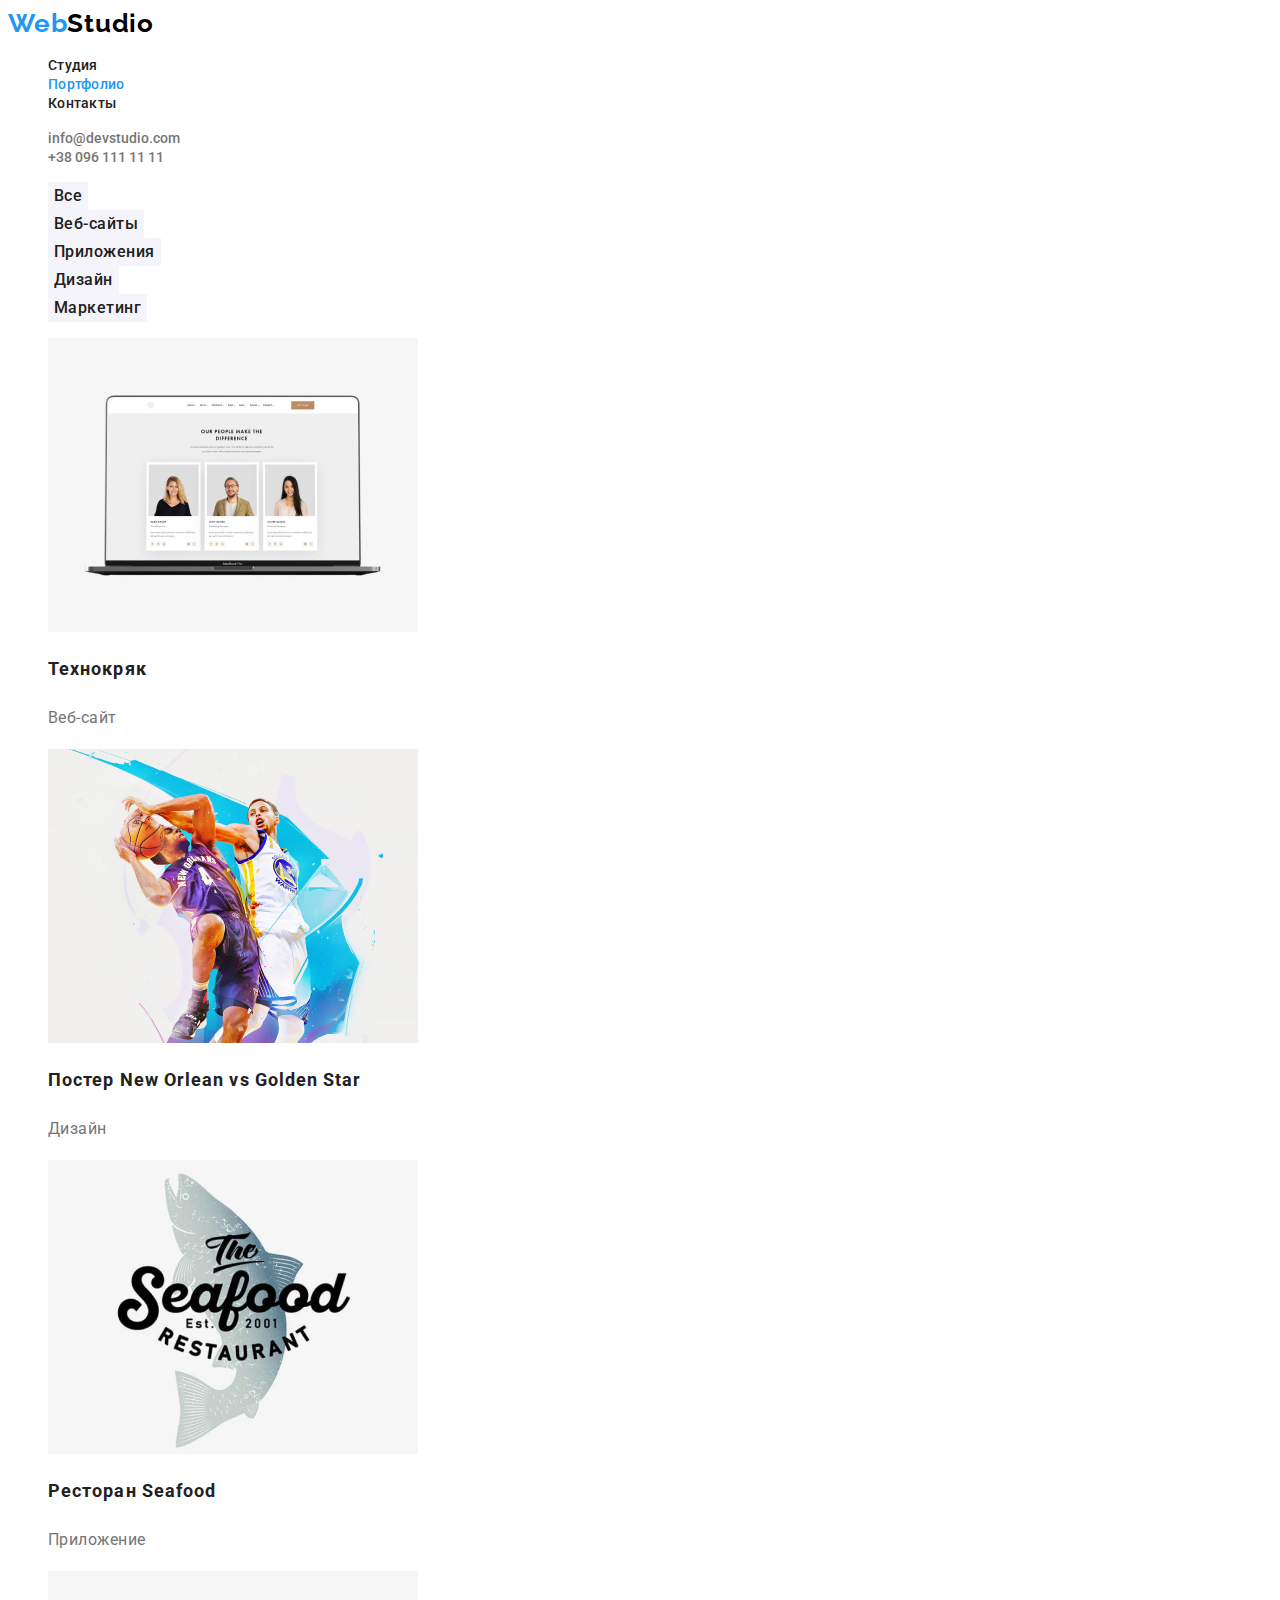
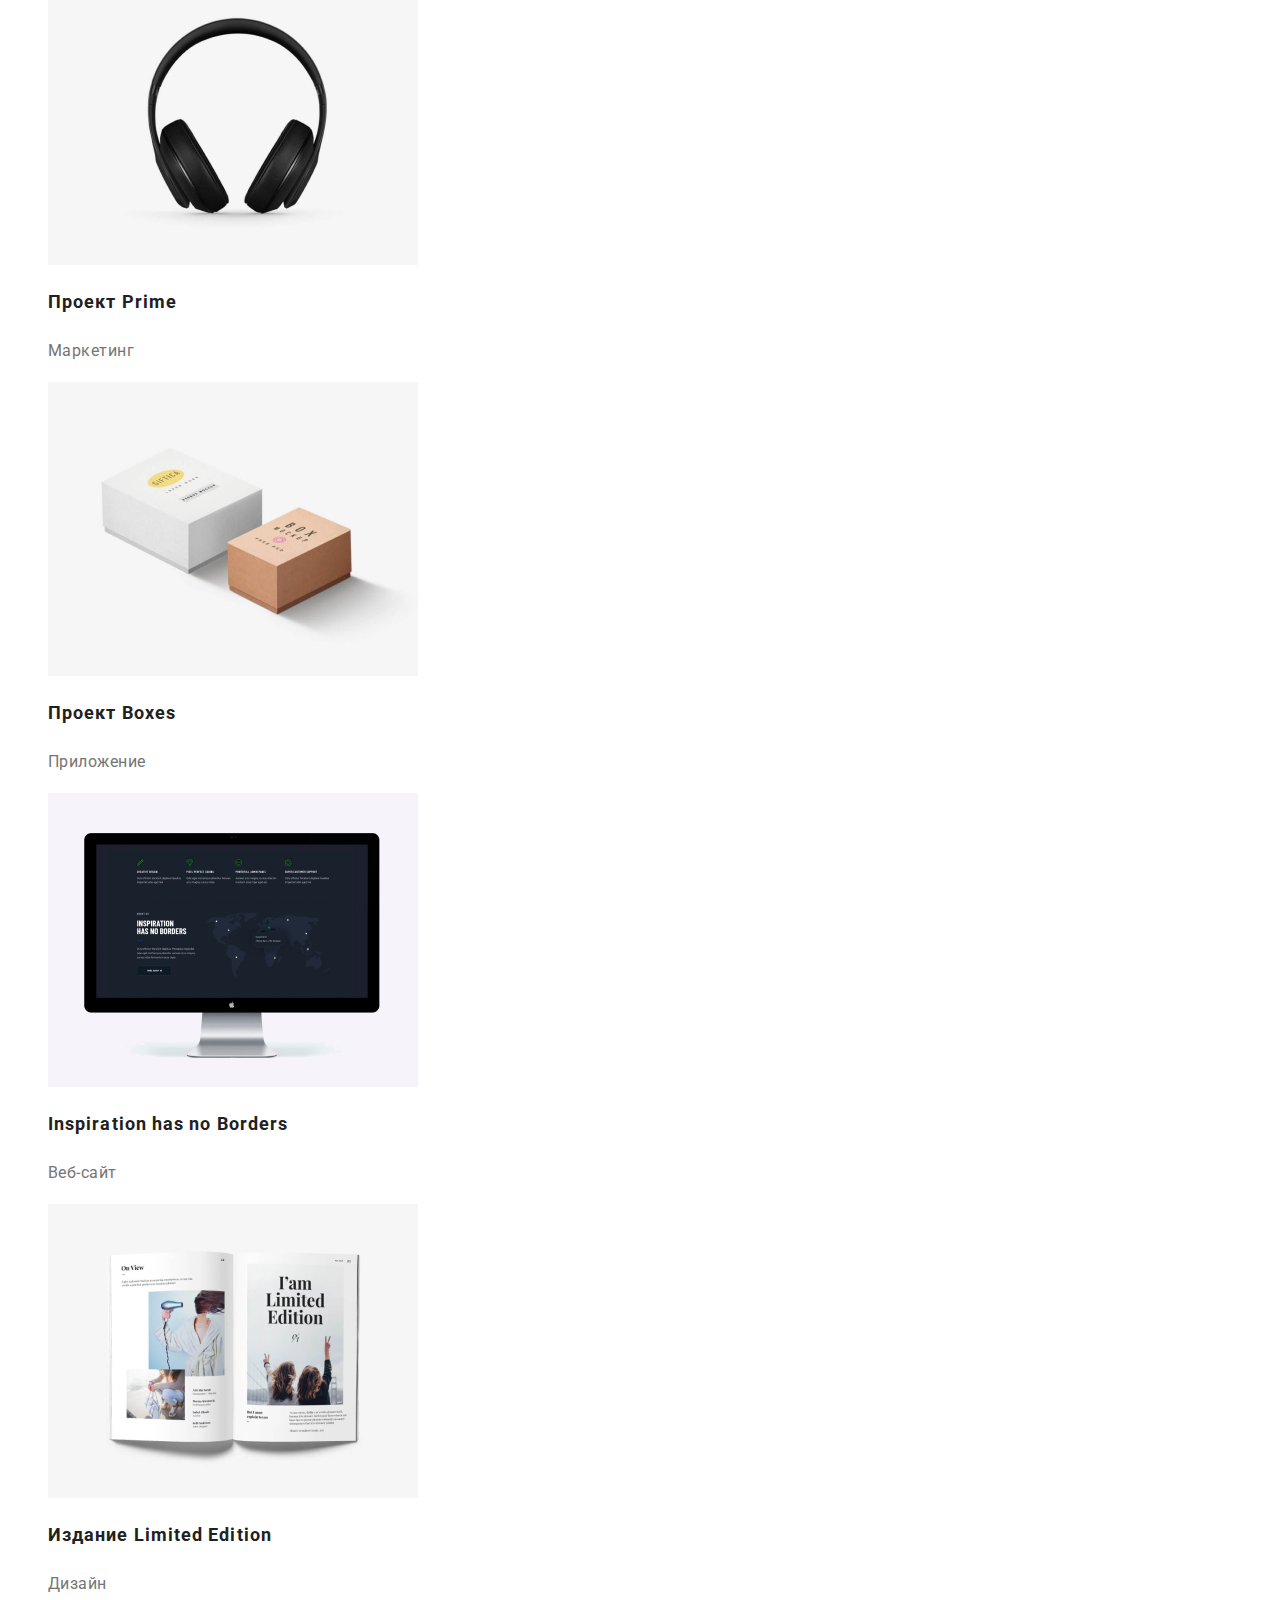
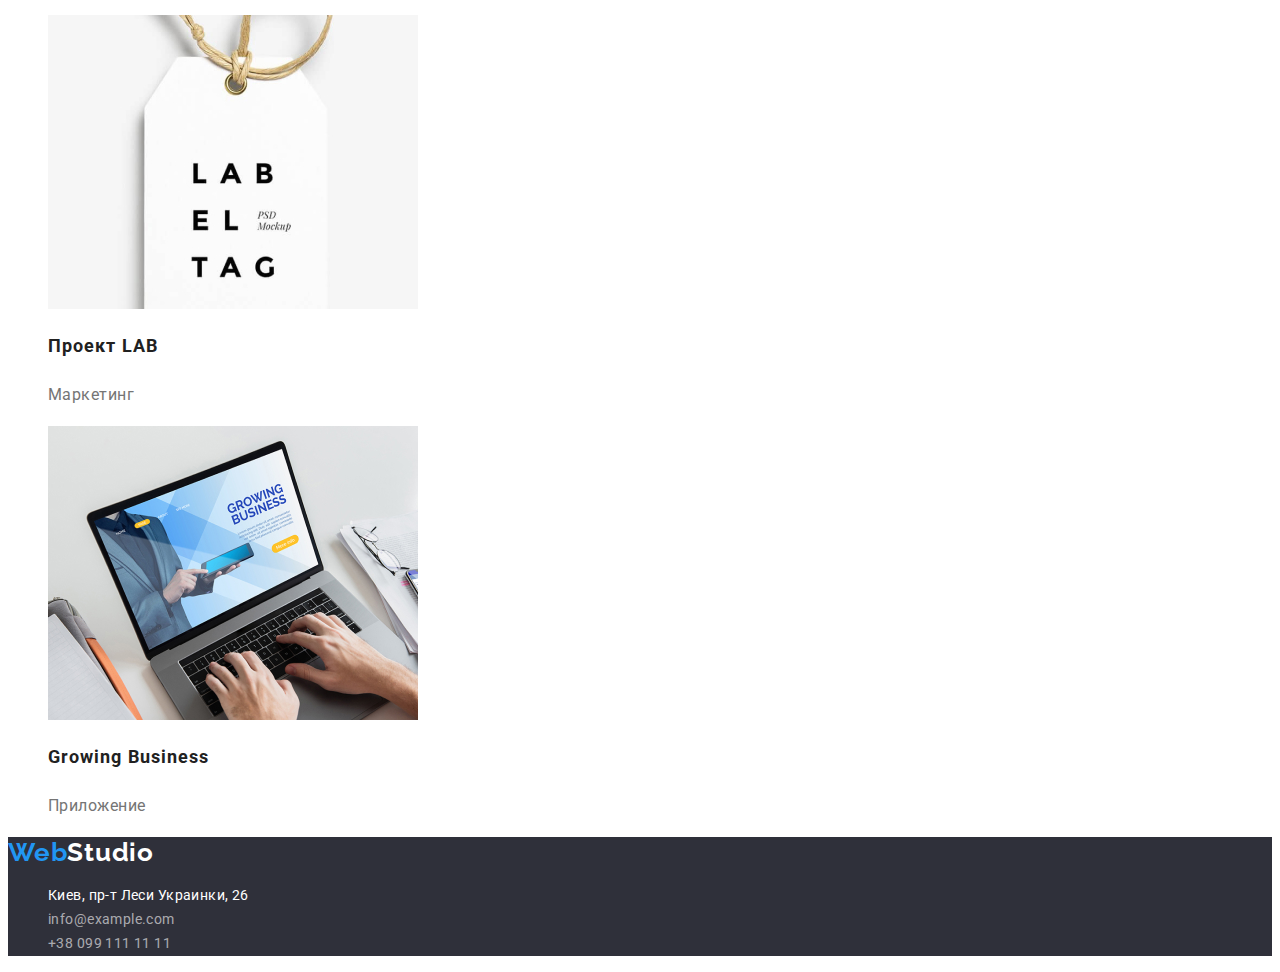
==== portfolio.html @ 9baa0b77 "copy files" ====
<!DOCTYPE html>
<html lang="ru">

<head>
    <meta charset="UTF-8">
    <meta http-equiv="X-UA-Compatible" content="IE=edge">
    <meta name="viewport" content="width=device-width, initial-scale=1.0">
    <title>Document</title>
    <link rel="preconnect" href="https://fonts.googleapis.com">
    <link rel="preconnect" href="https://fonts.gstatic.com" crossorigin>
    <link href="https://fonts.googleapis.com/css2?family=Raleway:wght@700&family=Roboto:wght@400;500;700;900&display=swap"
        rel="stylesheet">
    <link rel="stylesheet" href="./css/styles.css" />
</head>

<body class="body">
    <header>
        <nav>
            <a class="link logo" href="" lang="en"> <span class="second-color-logo">Web</span>Studio </a>
            <ul class="list">
                <li> <a class="link nav-list" href="./index.html">Студия</a></li>
                <li> <a class="link nav-list curent" href="./portfolio.html">Портфолио</a></li>
                <li> <a class="link nav-list" href="">Контакты</a></li>
            </ul>
        </nav>
    
        <ul class="list">
            <li> <a class="link nav-contact" href="mailto:info@devstudio.com">info@devstudio.com </a> </li>
            <li> <a class="link nav-contact" href="tel:+380961111111">+38 096 111 11 11 </a> </li>
        </ul>
    </header>

    <main>
        <section>
            <ul class="list">
                <li>
                    <button class="button-port" type="button">Все</button>
                </li>
                <li>
                    <button class="button-port" type="button">Веб-сайты</button>
                </li>
                <li>
                    <button class="button-port" type="button">Приложения</button>
                </li>
                <li>
                    <button class="button-port" type="button">Дизайн</button>
                </li>
                <li>
                    <button class="button-port" type="button">Маркетинг</button>
                </li>
            </ul>
            <ul class="list">
                <li>
                    <img src="./images/potfolio1.jpg" alt="фото команды технарей" width="370" height="294">
                    <h2 class="second-header-port">Технокряк</h2>
                    <p class="desc-port">Веб-сайт</p>
                </li>
                <li>
                    <img src="./images/potfolio2.jpg" alt="парни баскетболисты" width="370" height="294">
                    <h2 class="second-header-port">Постер <span lang="en">New Orlean vs Golden Star</span></h2>
                    <p class="desc-port">Дизайн</p>
                </li>
                <li>
                    <img src="./images/potfolio3.jpg" alt="логотип ресторана рыбы" width="370" height="294">
                    <h2 class="second-header-port">Ресторан <span lang="en">Seafood</span></h2>
                    <p class="desc-port">Приложение</p>
                </li>
                <li>
                    <img src="./images/potfolio4.jpg" alt="наушники" width="370" height="294">
                    <h2 class="second-header-port">Проект <span lang="en">Prime</span></h2>
                    <p class="desc-port">Маркетинг</p>
                </li>
                <li>
                    <img src="./images/potfolio5.jpg" alt="две коробки" width="370" height="294">
                    <h2 class="second-header-port">Проект <span lang="en">Boxes</span> </h2>
                    <p class="desc-port">Приложение</p>
                </li>
                <li>
                    <img src="./images/potfolio6.jpg" alt="монитор" width="370" height="294">
                    <h2  class="second-header-port" lang="en">Inspiration has no Borders</h2>
                    <p class="desc-port">Веб-сайт</p>
                </li>
                <li>
                    <img src="./images/potfolio7.jpg" alt="развернутый журнал" width="370" height="294">
                    <h2 class="second-header-port">Издание <span lang="en">Limited Edition</span></h2>
                    <p class="desc-port">Дизайн</p>
                </li>
                <li>
                    <img src="./images/potfolio8.jpg" alt="бирка" width="370" height="294">
                    <h2 class="second-header-port">Проект <span lang="en">LAB</span></h2>
                    <p class="desc-port">Маркетинг</p>
                </li>
                <li>
                    <img src="./images/potfolio9.jpg" alt="процесс работы за ноутбуком" width="370" height="294">
                    <h2 class="second-header-port" lang="en">Growing Business</h2>
                    <p class="desc-port">Приложение</p>
                </li>
            </ul>


        </section>

    </main>
    <footer class="footer">
        <a class="link logo-foot" href="" lang="en"> <span class="second-color-logo">Web</span>Studio </a>
        <address>
            <ul class="list">
                <li>
                    <a class="link addressfoot" href="https://goo.gl/maps/2wUC2h2pFyBtwkor7" target="blank"
                        rel="noopener noreferrer">Киев, пр-т
                        Леси Украинки, 26</a>
                </li>
                <li>
                    <a class="link nav-contact-foot" href="mailto:info@example.com">info@example.com</a>
                </li>
                <li>
                    <a class="link nav-contact-foot" href="tel:+380991111111">+38 099 111 11 11</a>
                </li>
            </ul>
        </address>
    </footer>


</body>



</html>
---- css/styles.css ----
:root {
  --secondary-font-family: "Raleway", sans-serif;
  --accent-color: #2196f3;
  --color-logo:#000000;
  --main-color-text:#212121;
  --second-color-text:#757575;
  --third-color-text:#ffffff;
  --second-background-color:#2F303A;
  --third-background-color:#F5F4FA;

}

.body {
  font-family: "Roboto", sans-serif;
  background-color: #ffffff;
}
/* Header styles */
.list {
  list-style: none;
}
.link {
  text-decoration: none;
}
.logo{
  font-family: var(--secondary-font-family);
  font-weight: 700;
  font-size: 26px;
  line-height: 1.19;
  letter-spacing: 0.03em;
  color: var(--color-logo);
}


.second-color-logo{
  color: var(--accent-color);
}
.active-page{
  color: var(--accent-color);
}

.nav-list{
  font-weight: 500;
  font-size: 14px;
  line-height: 1.14;
  letter-spacing: 0.02em;
  color: var(--main-color-text);
}
.nav-list:hover,
.nav-list:focus{
  color: var(--accent-color);
}
.nav-list.curent{
  color: var(--accent-color);
}
.nav-contact{
  font-weight: 500;
  font-size: 14px;
  line-height: 1.14
  letter-spacing: 0.02em;
  color: var(--second-color-text);
}
.nav-contact:hover,
.nav-contact:focus{
  color: var(--accent-color);
}

/* Main styles */
.hero-section{
  background-color: var(--second-background-color);
}
.main-header{
  font-weight: 900;
  font-size: 44px;
  line-height: 1.36;
  text-align: center;
  letter-spacing: 0.06em;
  text-transform: uppercase;
  color: var(--third-color-text);
}
.main-button{
  font-weight: 700;
  font-size: 16px;
  line-height: 1.88;
  display: flex;
  align-items: center;
  text-align: center;
  letter-spacing: 0.06em;
  cursor: pointer;
  color:var(--third-color-text);
  background-color: var(--accent-color);
}
.main-button:hover,
.main-button:focus{
  background-color:#188CE8;
}

.trird-title{
  font-weight: 700;
  font-size: 14px;
  line-height: 1.14;
  letter-spacing: 0.03em;
  text-transform: uppercase;
  color: var(--main-color-text);
}

.desc-advantage{
  font-size: 14px;
  line-height: 1.71;
  letter-spacing: 0.03em;
  color: var(--second-color-text)
}
.second-header{
  font-weight: 700;
  font-size: 36px;
  line-height: 1.17;
  text-align: center;
  letter-spacing: 0.03em;
  color: var(--main-color-text);
}
.our-team{
  background-color: var(--third-background-color);
}
.team{
  font-weight: 500;
  font-size: 16px;
  line-height: 1.19;
  text-align: center;
  letter-spacing: 0.03em;
  color: var(--main-color-text)
}

.team-profesion{
  font-weight: 400;
  font-size: 16px;
  line-height: 1.19;
  text-align: center;
  letter-spacing: 0.03em;
  color:var(--second-color-text);
}
.card-member{
  background-color:#ffffff;
}
/* footer styles */
.footer{
  background-color: var(--second-background-color);
}
.nav-contact-foot{
  font-style: normal;
  font-weight: 400;
  font-size: 14px;
  line-height: 1.71;
  letter-spacing: 0.03em;
  color: rgba(255, 255, 255, 0.6);
}
.addressfoot{
  font-style: normal;
  font-weight: 400;
  font-size: 14px;
  line-height: 1.71;
  letter-spacing: 0.03em;
  color: var(--third-color-text);
}
.addressfoot:hover,
.addressfoot:focus,
.nav-contact-foot:hover,
.nav-contact-foot:focus{
  color: var(--accent-color);
}


.logo-foot{
  font-family: var(--secondary-font-family);
  font-weight: 700;
  font-size: 26px;
  line-height: 1.19;
  letter-spacing: 0.03em;
  color: #ffffff;
}
/* Styles Porfolio */

.button-port{
  font-family: inherit;
  font-weight: 500;
  font-size: 16px;
  line-height: 1.63;
  text-align: center;
  letter-spacing: 0.03em;
  border: none;
  cursor: pointer;
  color: var(--main-color-text);
  background-color: var(--third-background-color);
}
.button-port:hover,
.button-port:focus{
  color: var(--third-color-text);
  background-color: var(--accent-color);
}
.second-header-port{
  font-weight: 700;
  font-size: 18px;
  line-height: 2;
  letter-spacing: 0.06em;
  color: var(--main-color-text)
}
.desc-port{
  font-weight: 400;
  font-size: 16px;
  line-height: 1.88;
  letter-spacing: 0.03em;
  color: var(--second-color-text);
}
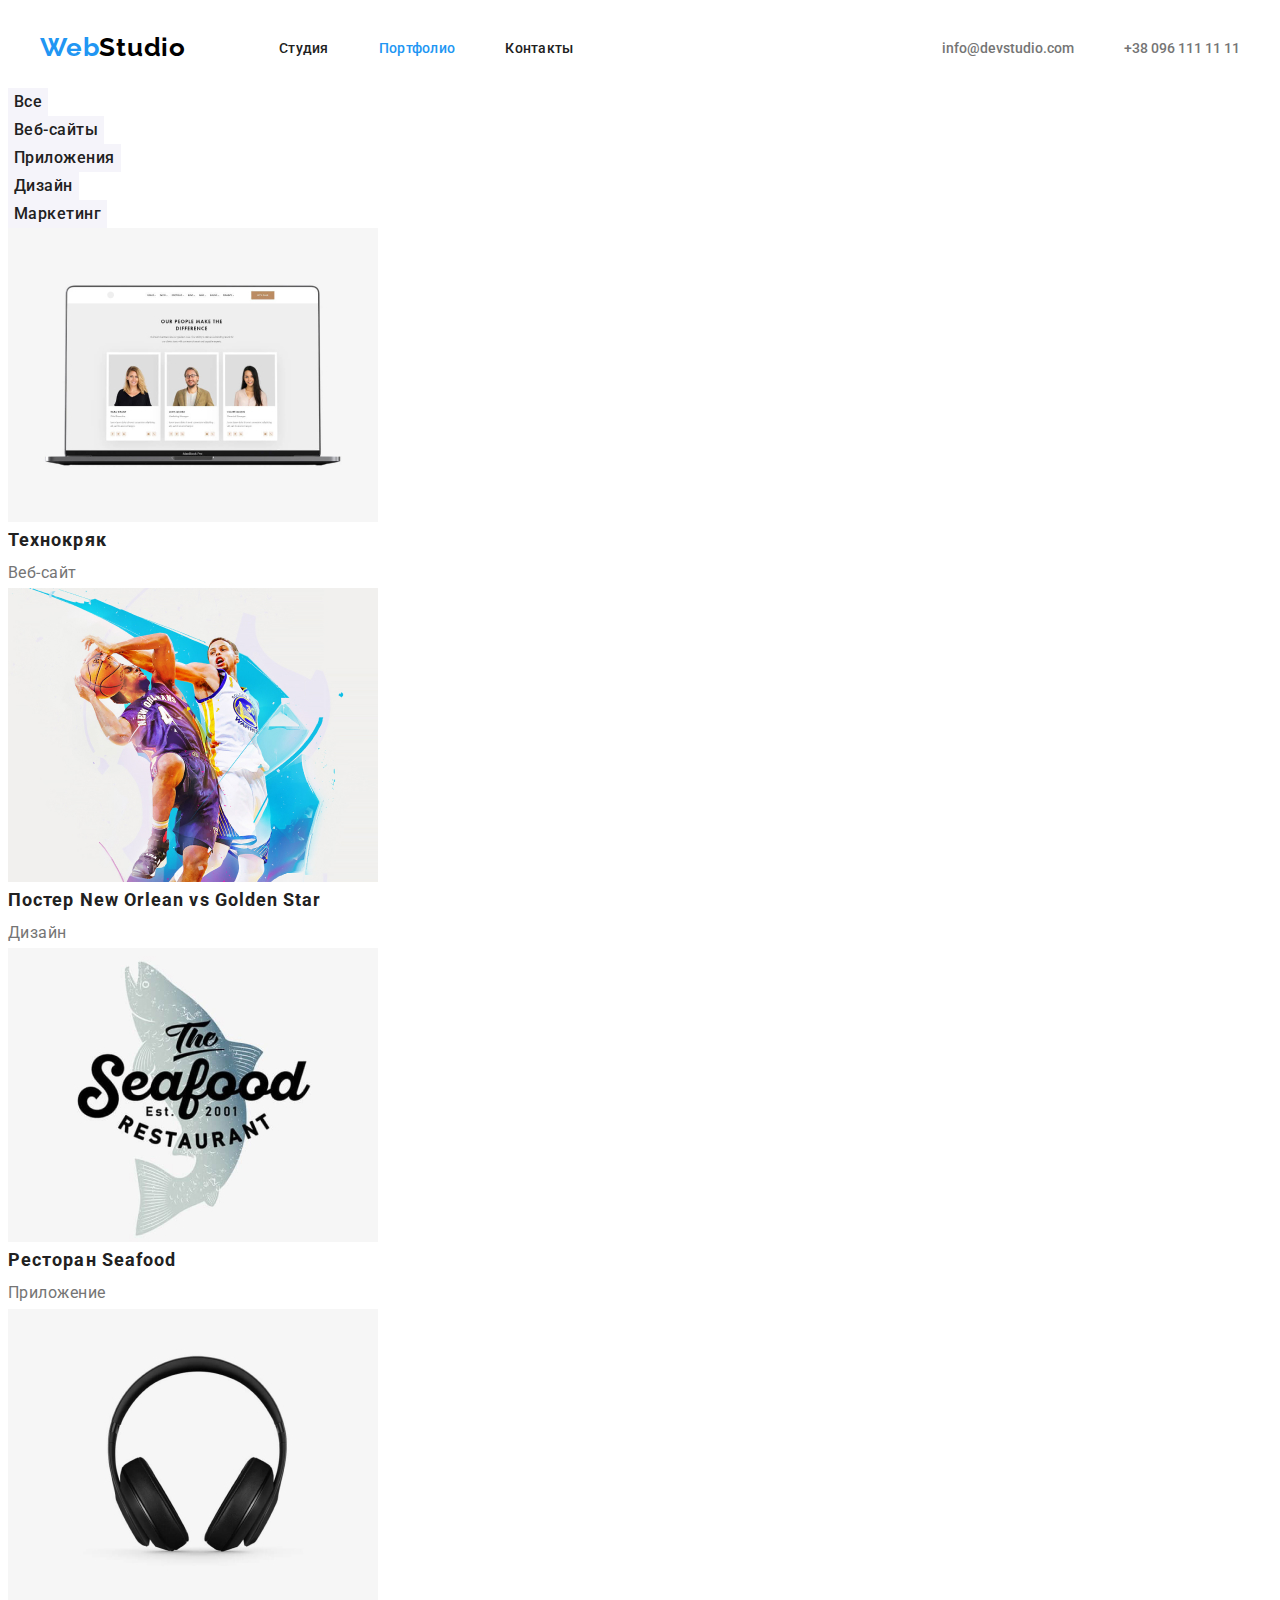
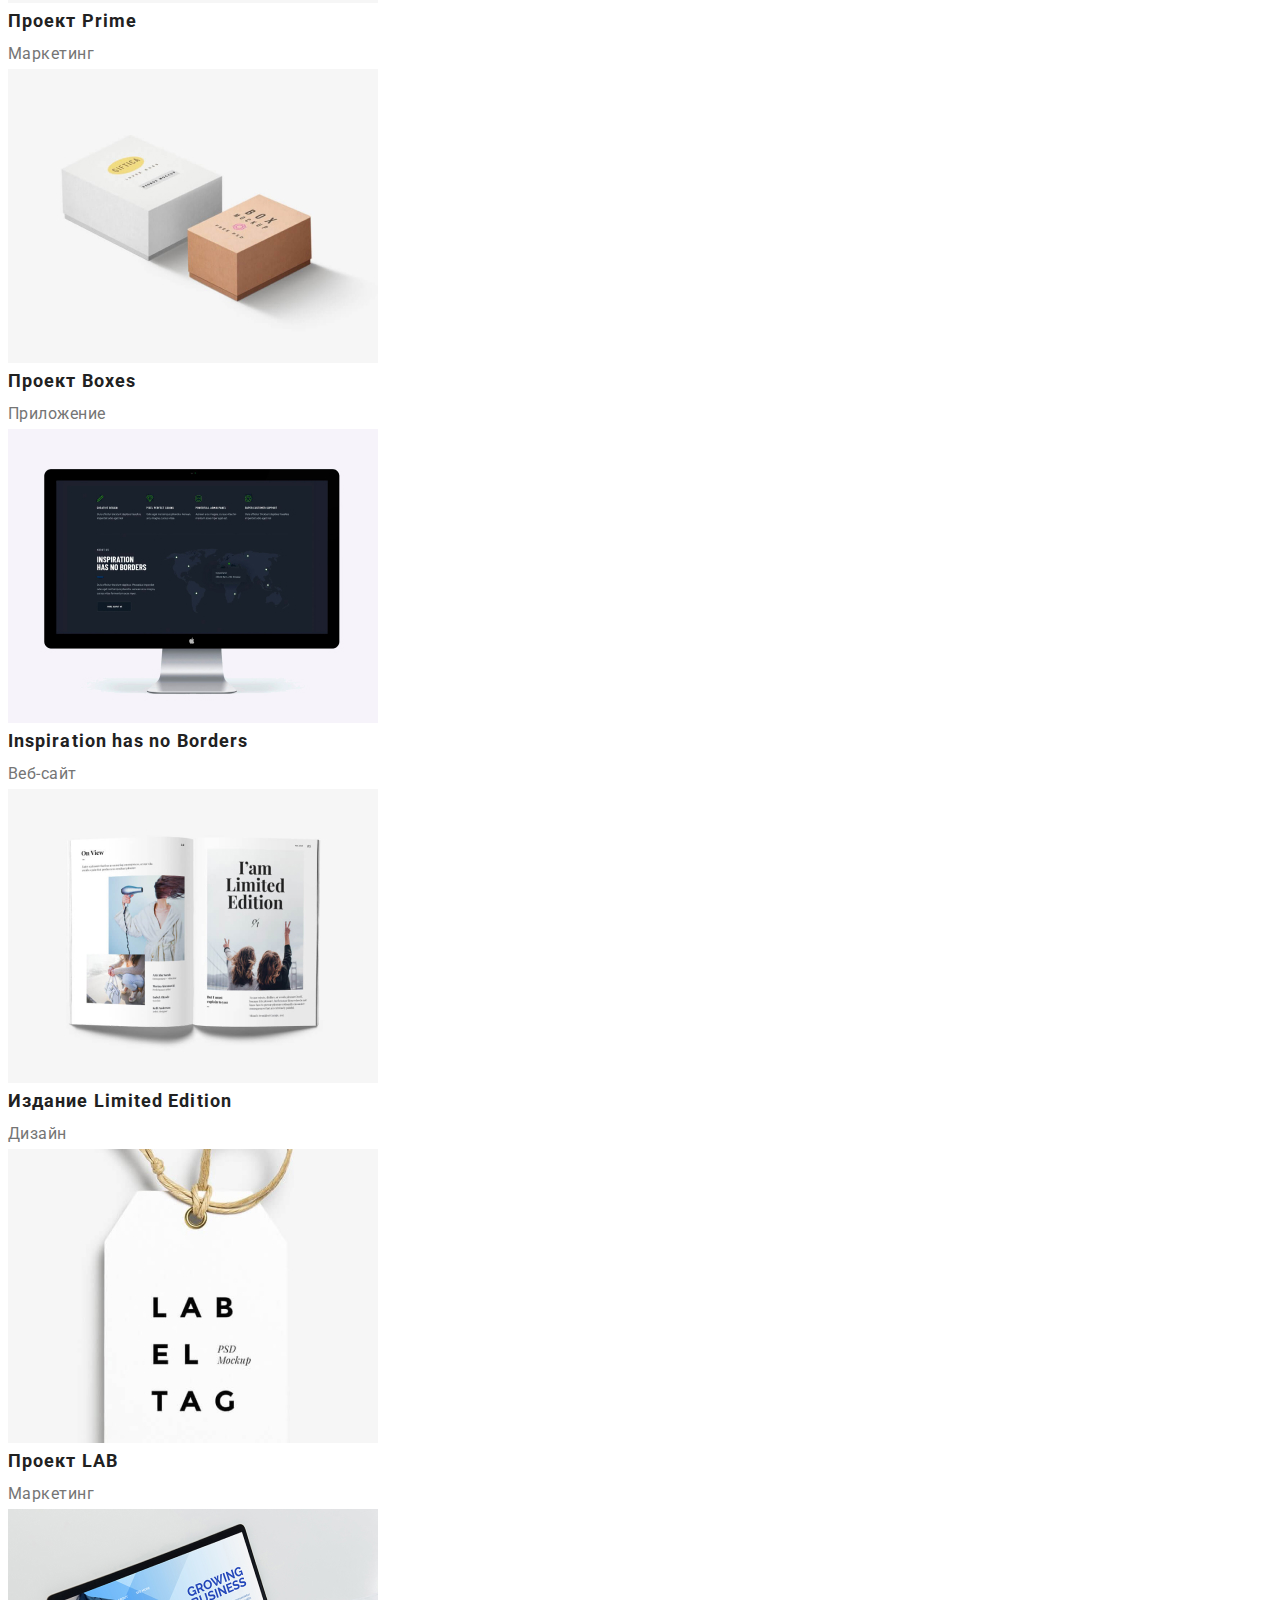
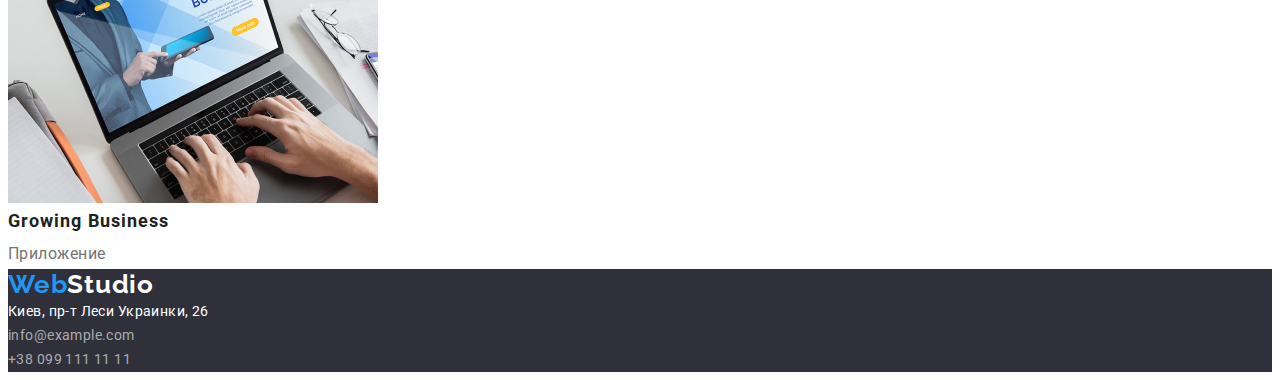
==== commit 374847f6: "add position to index+portfolio" ====
--- a/portfolio.html
+++ b/portfolio.html
@@ -10,24 +10,28 @@
     <link rel="preconnect" href="https://fonts.gstatic.com" crossorigin>
     <link href="https://fonts.googleapis.com/css2?family=Raleway:wght@700&family=Roboto:wght@400;500;700;900&display=swap"
         rel="stylesheet">
+    <link rel="stylesheet" href="https://cdnjs.cloudflare.com/ajax/libs/modern-normalize/1.1.0/modern-normalize.min.css"
+        integrity="sha512-wpPYUAdjBVSE4KJnH1VR1HeZfpl1ub8YT/NKx4PuQ5NmX2tKuGu6U/JRp5y+Y8XG2tV+wKQpNHVUX03MfMFn9Q=="
+        crossorigin="anonymous" referrerpolicy="no-referrer" />
     <link rel="stylesheet" href="./css/styles.css" />
 </head>
 
 <body class="body">
-    <header>
-        <nav>
-            <a class="link logo" href="" lang="en"> <span class="second-color-logo">Web</span>Studio </a>
-            <ul class="list">
-                <li> <a class="link nav-list" href="./index.html">Студия</a></li>
-                <li> <a class="link nav-list curent" href="./portfolio.html">Портфолио</a></li>
-                <li> <a class="link nav-list" href="">Контакты</a></li>
+    <header class="header">
+        <div class="container header-container">
+            <nav class="navigation">
+                <a class="link logo" href="" lang="en"> <span class="second-color-logo">Web</span>Studio </a>
+                <ul class="list navigation-list">
+                    <li class="nv-lst"> <a class="link nav-list" href="">Студия</a></li>
+                    <li class="nv-lst"> <a class="link nav-list curent" href="./portfolio.html">Портфолио</a></li>
+                    <li class="nv-lst"> <a class="link nav-list" href="">Контакты</a></li>
+                </ul>
+            </nav>
+            <ul class="list header-container">
+                <li class="mail"> <a class="link nav-contact" href="mailto:info@devstudio.com">info@devstudio.com </a> </li>
+                <li> <a class="link nav-contact" href="tel:+380961111111">+38 096 111 11 11 </a> </li>
             </ul>
-        </nav>
-    
-        <ul class="list">
-            <li> <a class="link nav-contact" href="mailto:info@devstudio.com">info@devstudio.com </a> </li>
-            <li> <a class="link nav-contact" href="tel:+380961111111">+38 096 111 11 11 </a> </li>
-        </ul>
+        </div>
     </header>
 
     <main>
--- a/css/styles.css
+++ b/css/styles.css
@@ -14,13 +14,62 @@
   font-family: "Roboto", sans-serif;
   background-color: #ffffff;
 }
+h1,
+h2,
+h3,
+h4,
+h5,
+h6,
+p {
+  margin-top: 0;
+  margin-bottom: 0;
+}
+
+ul,
+ol {
+  margin-top: 0;
+  margin-bottom: 0;
+  padding-left: 0;
+}
+
+img {
+  display: block;
+}
+
+address {
+  font-style: normal;
+}
 /* Header styles */
+.header{
+  padding-top: 24px;
+  padding-bottom: 25px;
+}
 .list {
   list-style: none;
 }
 .link {
   text-decoration: none;
 }
+.container{
+  width: 1200px;
+  padding-left: 15px;
+  padding-right: 15px;
+  margin-left: auto;
+  margin-right: auto;
+}
+.header-container{
+  display: flex;
+  align-items: center;
+  justify-content: space-between;
+}
+.navigation{
+  display: flex;
+  align-items: center;
+}
+.navigation-list{
+  display: flex;
+  align-items: center;
+}
 .logo{
   font-family: var(--secondary-font-family);
   font-weight: 700;
@@ -28,6 +77,14 @@
   line-height: 1.19;
   letter-spacing: 0.03em;
   color: var(--color-logo);
+  margin-right: 93px;
+}
+.nv-lst:not(:last-child){
+  margin-right: 50px;
+}
+.mail{
+  margin-right: 50px;
+
 }
 
 
@@ -81,7 +138,6 @@
   font-weight: 700;
   font-size: 16px;
   line-height: 1.88;
-  display: flex;
   align-items: center;
   text-align: center;
   letter-spacing: 0.06em;
@@ -153,8 +209,7 @@
   color: rgba(255, 255, 255, 0.6);
 }
 .addressfoot{
-  font-style: normal;
-  font-weight: 400;
+  font-family: 400;
   font-size: 14px;
   line-height: 1.71;
   letter-spacing: 0.03em;
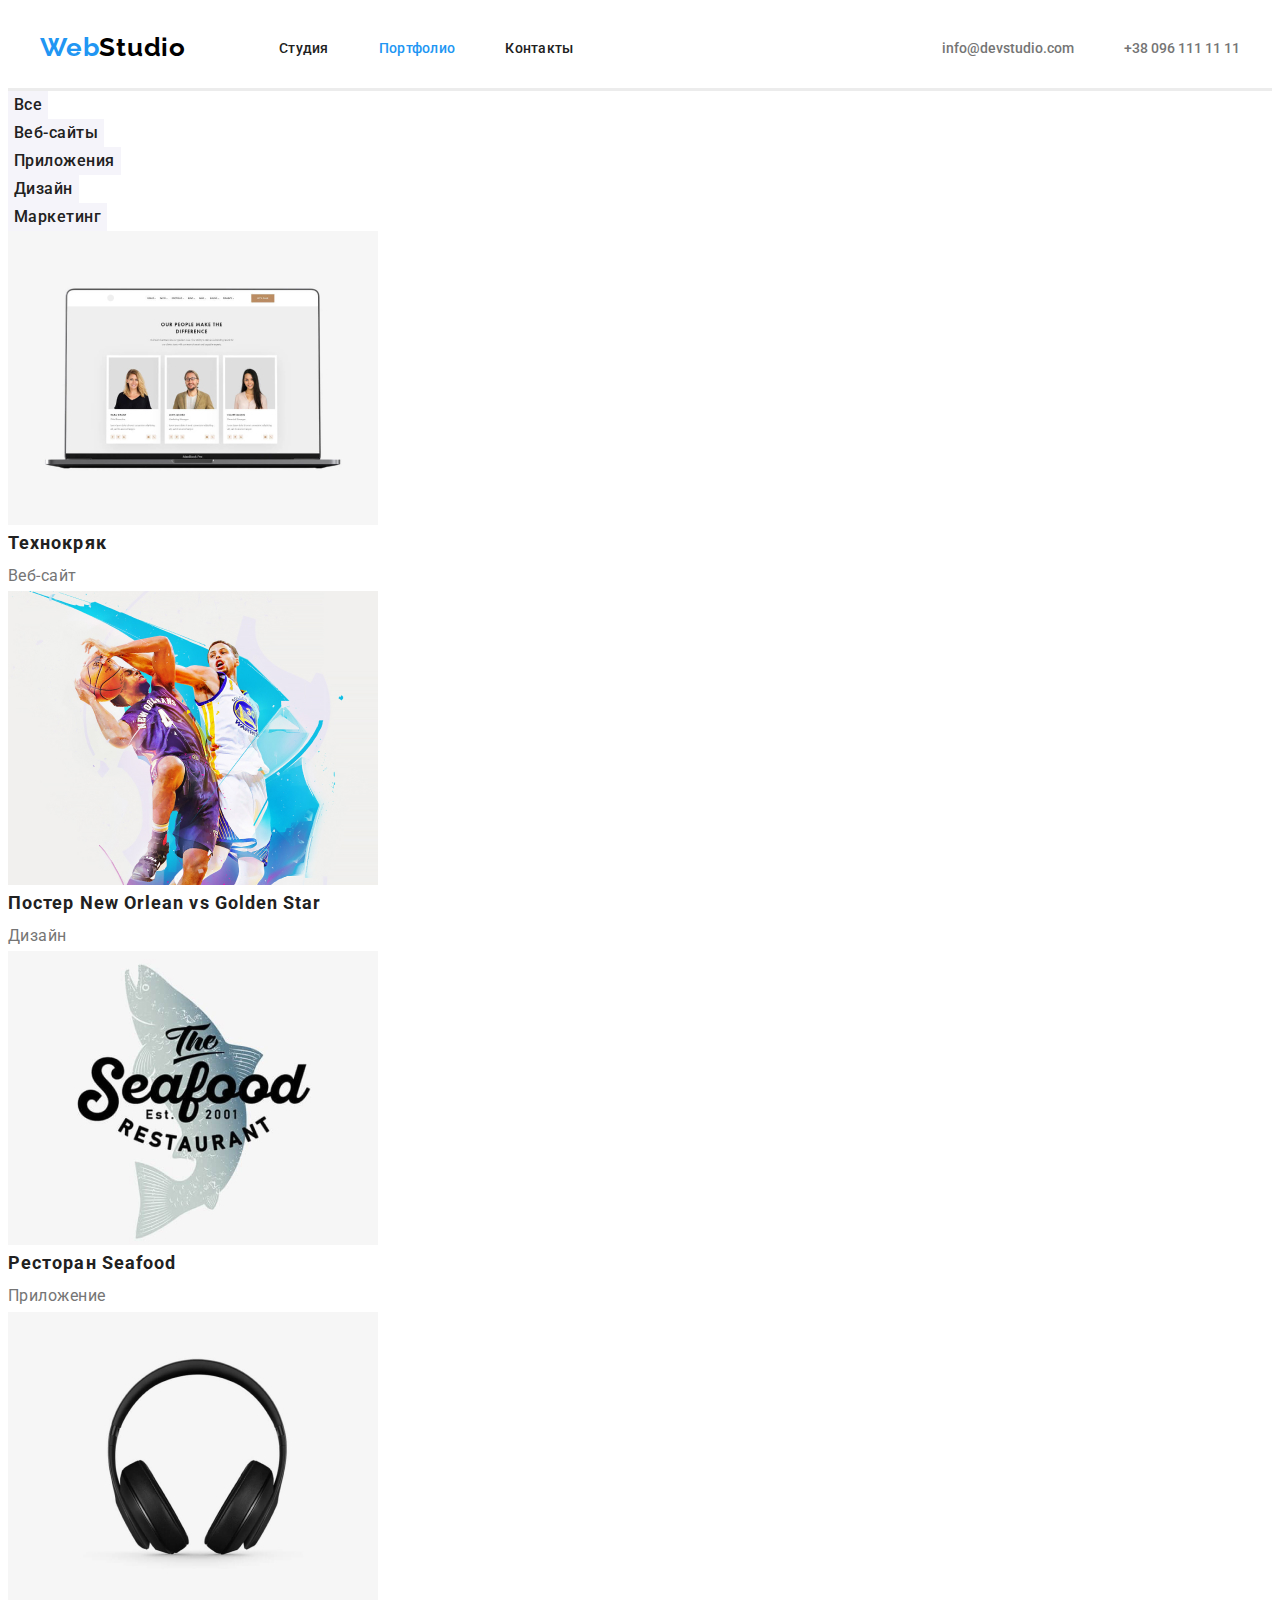
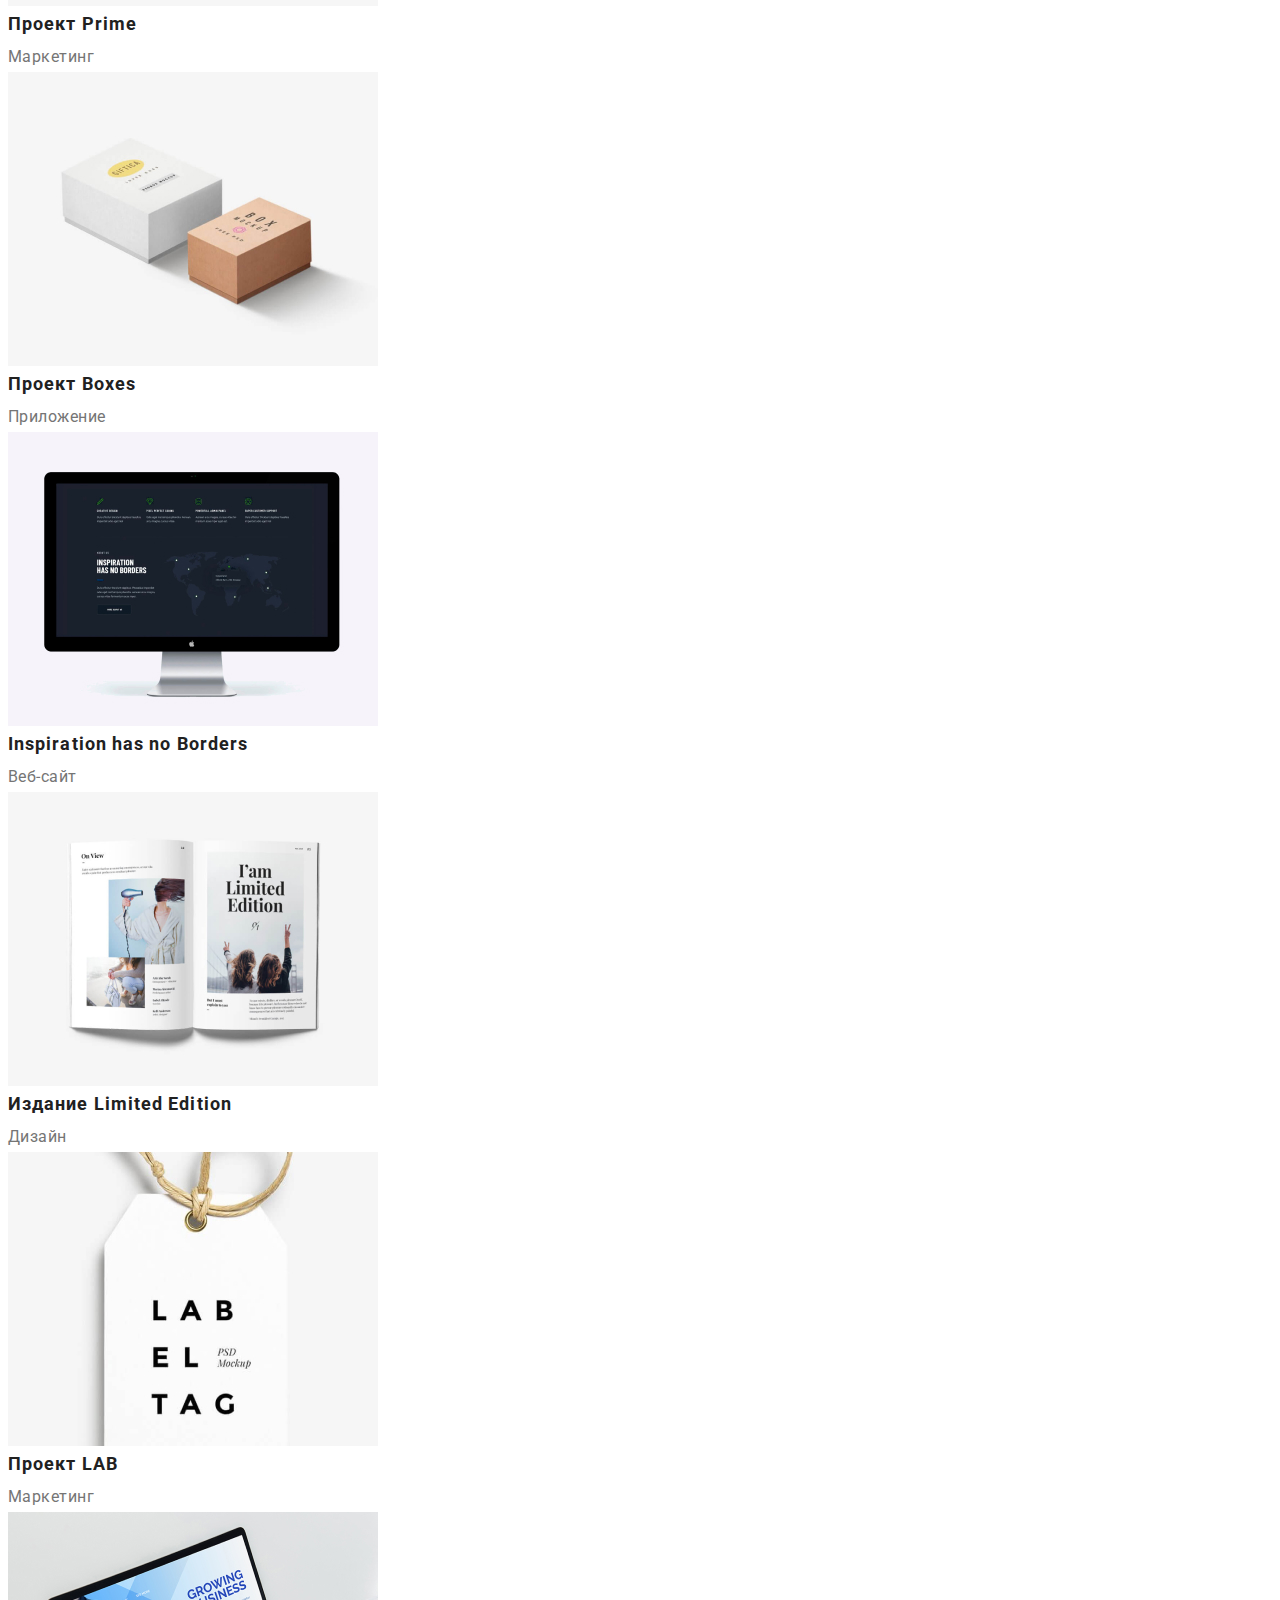
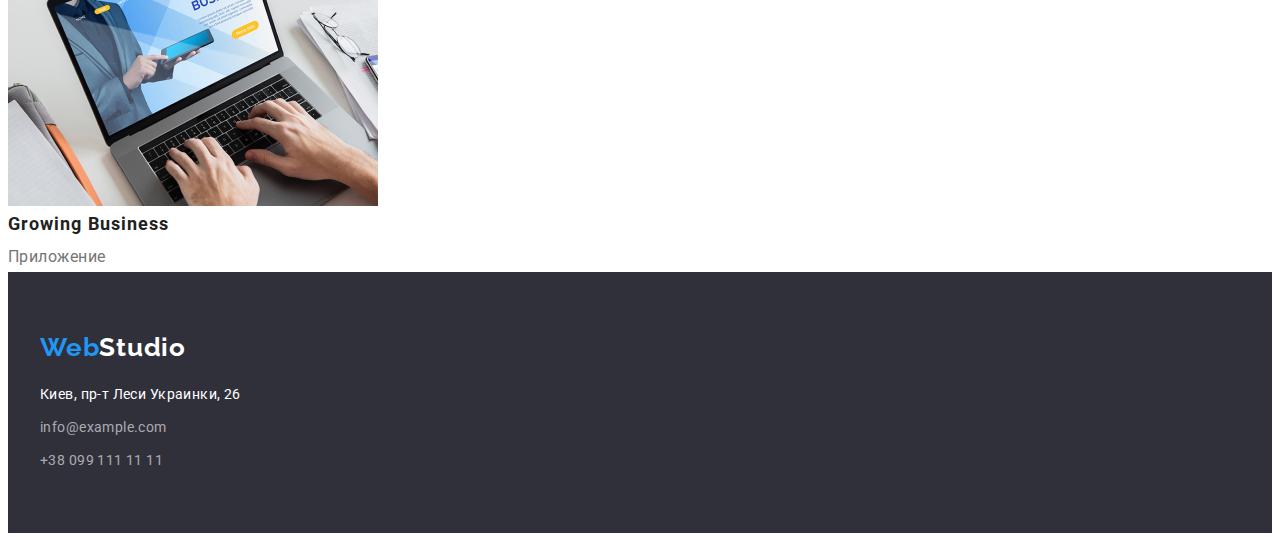
==== commit 901daa7a: "footter done" ====
--- a/portfolio.html
+++ b/portfolio.html
@@ -22,7 +22,7 @@
             <nav class="navigation">
                 <a class="link logo" href="" lang="en"> <span class="second-color-logo">Web</span>Studio </a>
                 <ul class="list navigation-list">
-                    <li class="nv-lst"> <a class="link nav-list" href="">Студия</a></li>
+                    <li class="nv-lst"> <a class="link nav-list" href="./index.html">Студия</a></li>
                     <li class="nv-lst"> <a class="link nav-list curent" href="./portfolio.html">Портфолио</a></li>
                     <li class="nv-lst"> <a class="link nav-list" href="">Контакты</a></li>
                 </ul>
@@ -106,22 +106,25 @@
 
     </main>
     <footer class="footer">
-        <a class="link logo-foot" href="" lang="en"> <span class="second-color-logo">Web</span>Studio </a>
-        <address>
-            <ul class="list">
-                <li>
-                    <a class="link addressfoot" href="https://goo.gl/maps/2wUC2h2pFyBtwkor7" target="blank"
-                        rel="noopener noreferrer">Киев, пр-т
-                        Леси Украинки, 26</a>
-                </li>
-                <li>
-                    <a class="link nav-contact-foot" href="mailto:info@example.com">info@example.com</a>
-                </li>
-                <li>
-                    <a class="link nav-contact-foot" href="tel:+380991111111">+38 099 111 11 11</a>
-                </li>
-            </ul>
-        </address>
+        <div class="container">
+            <a class="link logo-foot" href="" lang="en"> <span class="second-color-logo">Web</span>Studio </a>
+            <address class="foot-address">
+                <ul class="list">
+                    <li class="list-foot">
+                        <a class="link addressfoot" href="https://goo.gl/maps/2wUC2h2pFyBtwkor7" target="blank"
+                            rel="noopener noreferrer">Киев, пр-т
+                            Леси Украинки, 26</a>
+                    </li>
+                    <li class="list-foot">
+                        <a class="link nav-contact-foot" href="mailto:info@example.com">info@example.com</a>
+                    </li>
+                    <li class="list-foot">
+                        <a class="link nav-contact-foot" href="tel:+380991111111">+38 099 111 11 11</a>
+                    </li>
+                </ul>
+            </address>
+        </div>
+    </footer>
     </footer>
 
 
--- a/css/styles.css
+++ b/css/styles.css
@@ -43,6 +43,7 @@
 .header{
   padding-top: 24px;
   padding-bottom: 25px;
+  border-bottom: solid #ECECEC;
 }
 .list {
   list-style: none;
@@ -199,7 +200,10 @@
 /* footer styles */
 .footer{
   background-color: var(--second-background-color);
-}
+  padding-top: 60px;
+  padding-bottom: 60px;
+}
+
 .nav-contact-foot{
   font-style: normal;
   font-weight: 400;
@@ -207,6 +211,7 @@
   line-height: 1.71;
   letter-spacing: 0.03em;
   color: rgba(255, 255, 255, 0.6);
+
 }
 .addressfoot{
   font-family: 400;
@@ -214,6 +219,7 @@
   line-height: 1.71;
   letter-spacing: 0.03em;
   color: var(--third-color-text);
+  
 }
 .addressfoot:hover,
 .addressfoot:focus,
@@ -221,7 +227,13 @@
 .nav-contact-foot:focus{
   color: var(--accent-color);
 }
-
+.list-foot{
+  display: block;
+}
+
+.list .list-foot:not(:last-child){
+  margin-bottom: 9px;
+}
 
 .logo-foot{
   font-family: var(--secondary-font-family);
@@ -230,6 +242,8 @@
   line-height: 1.19;
   letter-spacing: 0.03em;
   color: #ffffff;
+  display: block;
+  margin-bottom: 20px;
 }
 /* Styles Porfolio */
 
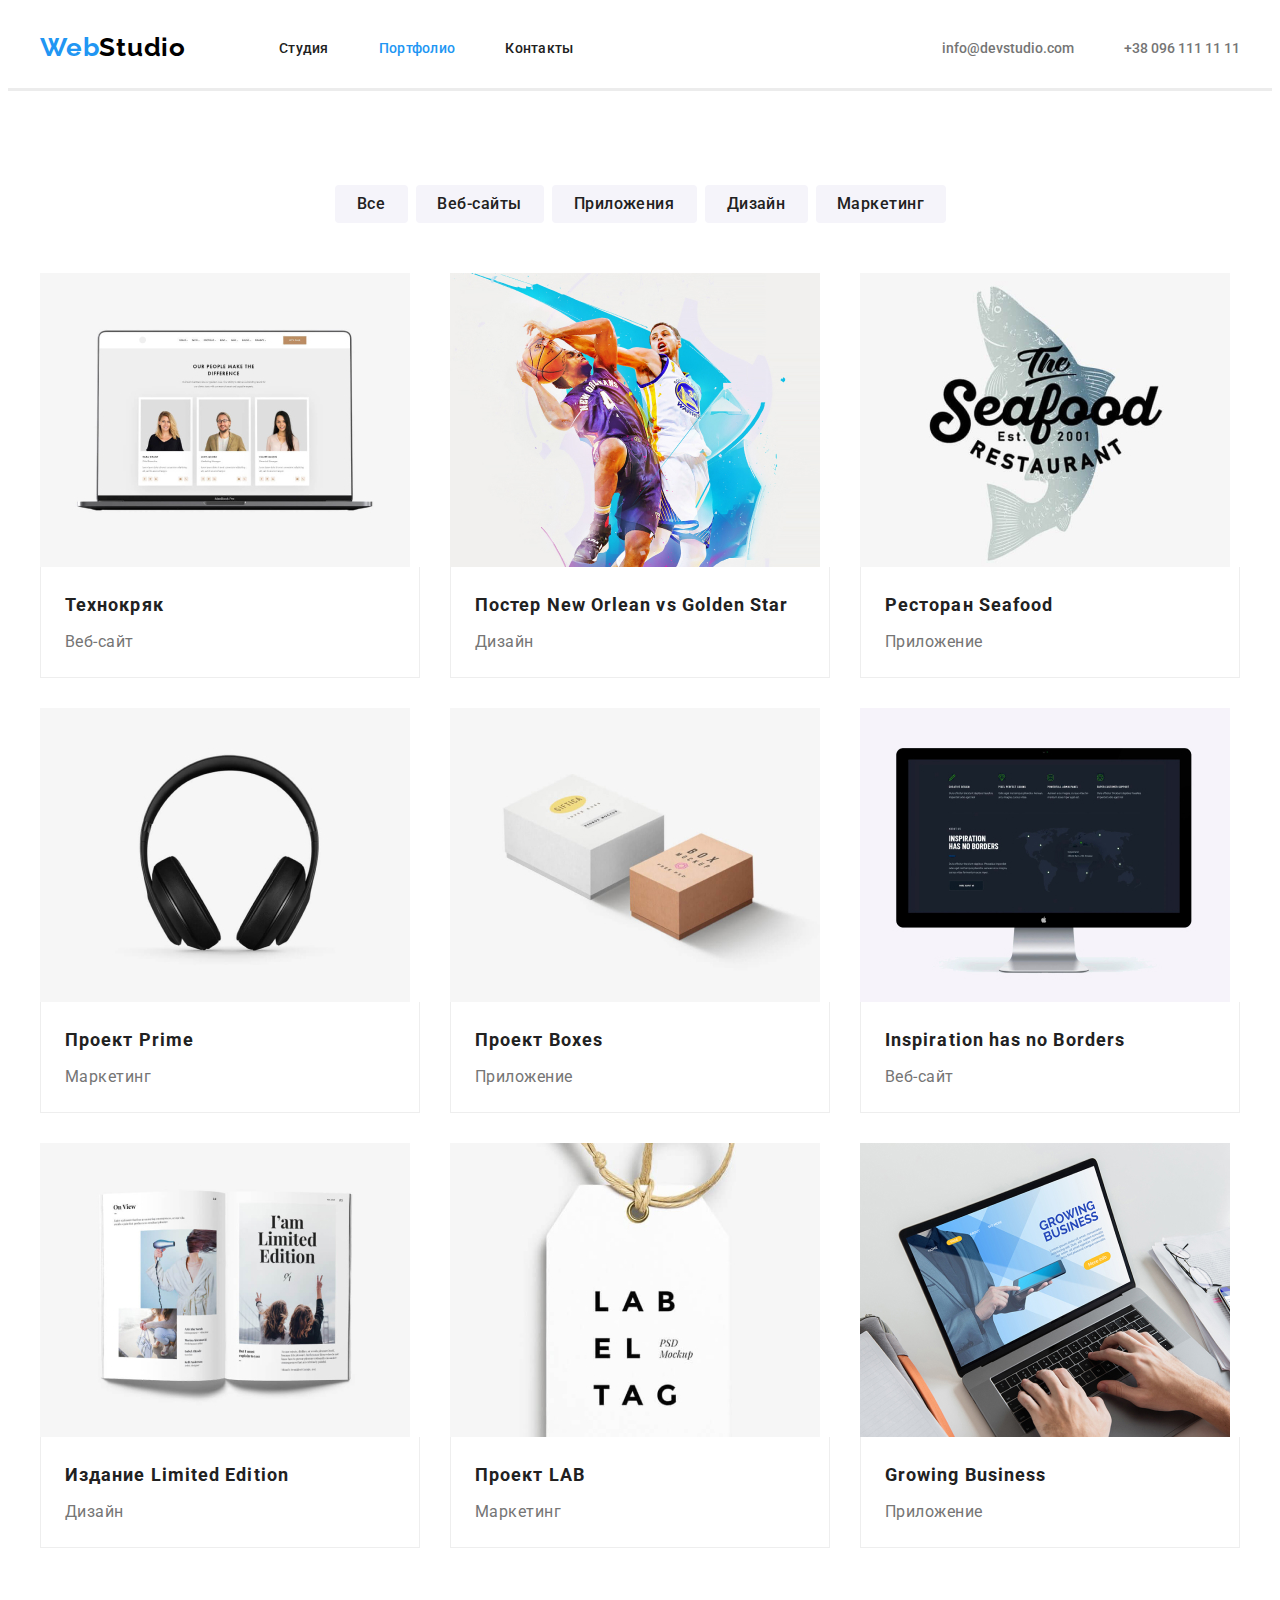
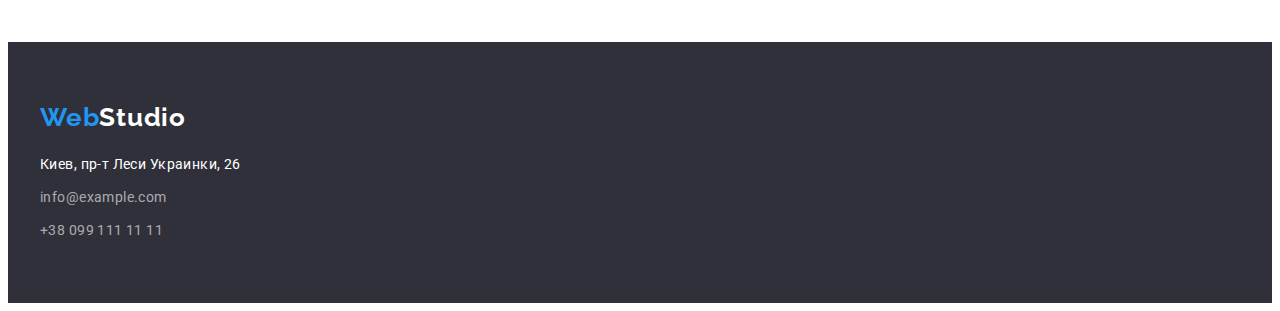
==== commit 26e44ae6: "finish" ====
--- a/portfolio.html
+++ b/portfolio.html
@@ -35,73 +35,92 @@
     </header>
 
     <main>
-        <section>
-            <ul class="list">
-                <li>
+        <section class="section">
+            <div class="container">
+            <ul class="list list-buttons">
+                <li class="items-button">
                     <button class="button-port" type="button">Все</button>
                 </li>
-                <li>
-                    <button class="button-port" type="button">Веб-сайты</button>
+                <li class="items-button">
+                    <button class="button-port second-but" type="button">Веб-сайты</button>
                 </li>
-                <li>
-                    <button class="button-port" type="button">Приложения</button>
+                <li class="items-button">
+                    <button class="button-port third-but" type="button">Приложения</button>
                 </li>
-                <li>
-                    <button class="button-port" type="button">Дизайн</button>
+                <li class="items-button">
+                    <button class="button-port fourth-but" type="button">Дизайн</button>
                 </li>
-                <li>
-                    <button class="button-port" type="button">Маркетинг</button>
+                <li class="items-button">
+                    <button class="button-port fifth-but" type="button">Маркетинг</button>
                 </li>
             </ul>
-            <ul class="list">
-                <li>
+            
+            <ul class="list img-portfolio">
+                <li class="list-pictures">
                     <img src="./images/potfolio1.jpg" alt="фото команды технарей" width="370" height="294">
+                    <div class="description-pic">
                     <h2 class="second-header-port">Технокряк</h2>
                     <p class="desc-port">Веб-сайт</p>
+                    </div>
                 </li>
-                <li>
+                <li class="list-pictures">
                     <img src="./images/potfolio2.jpg" alt="парни баскетболисты" width="370" height="294">
+                    <div class="description-pic">
                     <h2 class="second-header-port">Постер <span lang="en">New Orlean vs Golden Star</span></h2>
                     <p class="desc-port">Дизайн</p>
+                    </div>
                 </li>
-                <li>
+                <li class="list-pictures">
                     <img src="./images/potfolio3.jpg" alt="логотип ресторана рыбы" width="370" height="294">
+                    <div class="description-pic">
                     <h2 class="second-header-port">Ресторан <span lang="en">Seafood</span></h2>
                     <p class="desc-port">Приложение</p>
+                    </div>
                 </li>
-                <li>
+                <li class="list-pictures">
                     <img src="./images/potfolio4.jpg" alt="наушники" width="370" height="294">
+                    <div class="description-pic">
                     <h2 class="second-header-port">Проект <span lang="en">Prime</span></h2>
                     <p class="desc-port">Маркетинг</p>
+                    </div>
                 </li>
-                <li>
+                <li class="list-pictures">
                     <img src="./images/potfolio5.jpg" alt="две коробки" width="370" height="294">
+                    <div class="description-pic">
                     <h2 class="second-header-port">Проект <span lang="en">Boxes</span> </h2>
                     <p class="desc-port">Приложение</p>
+                    </div>
                 </li>
-                <li>
+                <li class="list-pictures">
                     <img src="./images/potfolio6.jpg" alt="монитор" width="370" height="294">
+                    <div class="description-pic">
                     <h2  class="second-header-port" lang="en">Inspiration has no Borders</h2>
                     <p class="desc-port">Веб-сайт</p>
+                    </div>
                 </li>
-                <li>
+                <li class="list-pictures">
                     <img src="./images/potfolio7.jpg" alt="развернутый журнал" width="370" height="294">
+                    <div class="description-pic">
                     <h2 class="second-header-port">Издание <span lang="en">Limited Edition</span></h2>
                     <p class="desc-port">Дизайн</p>
+                    </div>
                 </li>
-                <li>
+                <li class="list-pictures">
                     <img src="./images/potfolio8.jpg" alt="бирка" width="370" height="294">
+                    <div class="description-pic">
                     <h2 class="second-header-port">Проект <span lang="en">LAB</span></h2>
                     <p class="desc-port">Маркетинг</p>
+                    </div>
                 </li>
-                <li>
+                <li class="list-pictures">
                     <img src="./images/potfolio9.jpg" alt="процесс работы за ноутбуком" width="370" height="294">
+                    <div class="description-pic">
                     <h2 class="second-header-port" lang="en">Growing Business</h2>
                     <p class="desc-port">Приложение</p>
+                    </div>
                 </li>
             </ul>
-
-
+            </div>
         </section>
 
     </main>
--- a/css/styles.css
+++ b/css/styles.css
@@ -123,34 +123,65 @@
 }
 
 /* Main styles */
+/* Hero section */
 .hero-section{
   background-color: var(--second-background-color);
+  text-align: center;
+}
+.hero-section .container{
+  padding-top: 200px;
+  padding-bottom: 200px;
 }
 .main-header{
   font-weight: 900;
   font-size: 44px;
   line-height: 1.36;
-  text-align: center;
   letter-spacing: 0.06em;
   text-transform: uppercase;
   color: var(--third-color-text);
+  margin-bottom: 30px;
 }
 .main-button{
+  display: inline-block;
+  min-width: 200px;
+  padding: 10px 28px;
   font-weight: 700;
   font-size: 16px;
   line-height: 1.88;
-  align-items: center;
-  text-align: center;
   letter-spacing: 0.06em;
   cursor: pointer;
   color:var(--third-color-text);
   background-color: var(--accent-color);
+  box-shadow: 0px 4px 4px rgba(0, 0, 0, 0.15);
+  border-radius: 4px; 
+  border: none;
+
 }
 .main-button:hover,
 .main-button:focus{
   background-color:#188CE8;
 }
 
+/* first section */
+.section{
+  padding-top: 94px;
+  padding-bottom: 94px;
+}
+.first-section{
+  display: flex;
+  margin-top: -30px;
+  margin-left: -30px;
+}
+.list-first-section{
+  margin-top: 30px;
+  margin-left: 30px;
+  flex-basis: calc((100% - 120px) / 4);
+}
+
+/* .list-first-section:not(:last-child){
+  margin-right: 30px;
+} */
+
 .trird-title{
   font-weight: 700;
   font-size: 14px;
@@ -158,6 +189,7 @@
   letter-spacing: 0.03em;
   text-transform: uppercase;
   color: var(--main-color-text);
+  margin-bottom: 10px;
 }
 
 .desc-advantage{
@@ -165,6 +197,10 @@
   line-height: 1.71;
   letter-spacing: 0.03em;
   color: var(--second-color-text)
+}
+/* second section */
+.second.section{
+  padding-top: 0px;
 }
 .second-header{
   font-weight: 700;
@@ -173,17 +209,34 @@
   text-align: center;
   letter-spacing: 0.03em;
   color: var(--main-color-text);
-}
+  margin-bottom: 50px;
+}
+.ul-second-section{
+  display: flex;
+  justify-content: space-between;
+}
+.list-second-section{
+  flex-basis: calc((100% - 90px) / 3);
+}
+/* section - OUR team */
 .our-team{
   background-color: var(--third-background-color);
 }
+.team-list{
+  display: flex;
+  flex-wrap: wrap;
+  margin-left: -30px;
+  margin-top: -30px;
+}
+
 .team{
   font-weight: 500;
   font-size: 16px;
   line-height: 1.19;
   text-align: center;
   letter-spacing: 0.03em;
-  color: var(--main-color-text)
+  color: var(--main-color-text);
+  margin-bottom: 10px;
 }
 
 .team-profesion{
@@ -193,9 +246,19 @@
   text-align: center;
   letter-spacing: 0.03em;
   color:var(--second-color-text);
+  margin-bottom: 30px;
 }
 .card-member{
   background-color:#ffffff;
+  flex-basis: calc((100% - 120px) / 4);
+  margin-left: 30px;
+  margin-top: 30px;
+  box-shadow: 0px 1px 3px rgba(0, 0, 0, 0.12), 0px 1px 1px rgba(0, 0, 0, 0.14), 0px 2px 1px rgba(0, 0, 0, 0.2);
+  border-radius: 0px 0px 4px 4px;
+
+}
+.picture-member{
+  margin-bottom: 30px;
 }
 /* footer styles */
 .footer{
@@ -246,7 +309,15 @@
   margin-bottom: 20px;
 }
 /* Styles Porfolio */
-
+/* styles list of bottons */
+.list-buttons{
+  display: flex;
+  justify-content: center;
+  margin-bottom: 50px;
+}
+.list-buttons .items-button + .items-button{
+  margin-left: 8px;
+}
 .button-port{
   font-family: inherit;
   font-weight: 500;
@@ -254,22 +325,58 @@
   line-height: 1.63;
   text-align: center;
   letter-spacing: 0.03em;
+  min-width: 73px;
   border: none;
+  border-radius: 4px;
   cursor: pointer;
   color: var(--main-color-text);
   background-color: var(--third-background-color);
-}
+  padding: 6px 20px;
+}
+.second-but{
+min-width: 128px;
+}
+.third-but{
+min-width: 145px;
+}
+.fourth-but{
+min-width: 103px;
+}
+.fifth-but{
+min-width: 130px;
+}
+
 .button-port:hover,
 .button-port:focus{
   color: var(--third-color-text);
   background-color: var(--accent-color);
 }
+/* styles list of pictures */
+.img-portfolio{
+  display: flex;
+  flex-wrap: wrap;
+  margin-top: -30px;
+  margin-left: -30px;
+}
+.list-pictures{
+  margin-top: 30px;
+  margin-left: 30px;
+  flex-basis: calc((100% - 90px) / 3);
+  
+}
+.description-pic{
+  border: 1px solid #EEEEEE;
+  border-top: none;
+  padding: 20px 24px;
+
+}
 .second-header-port{
   font-weight: 700;
   font-size: 18px;
   line-height: 2;
   letter-spacing: 0.06em;
-  color: var(--main-color-text)
+  color: var(--main-color-text);
+  margin-bottom: 4px;
 }
 .desc-port{
   font-weight: 400;
